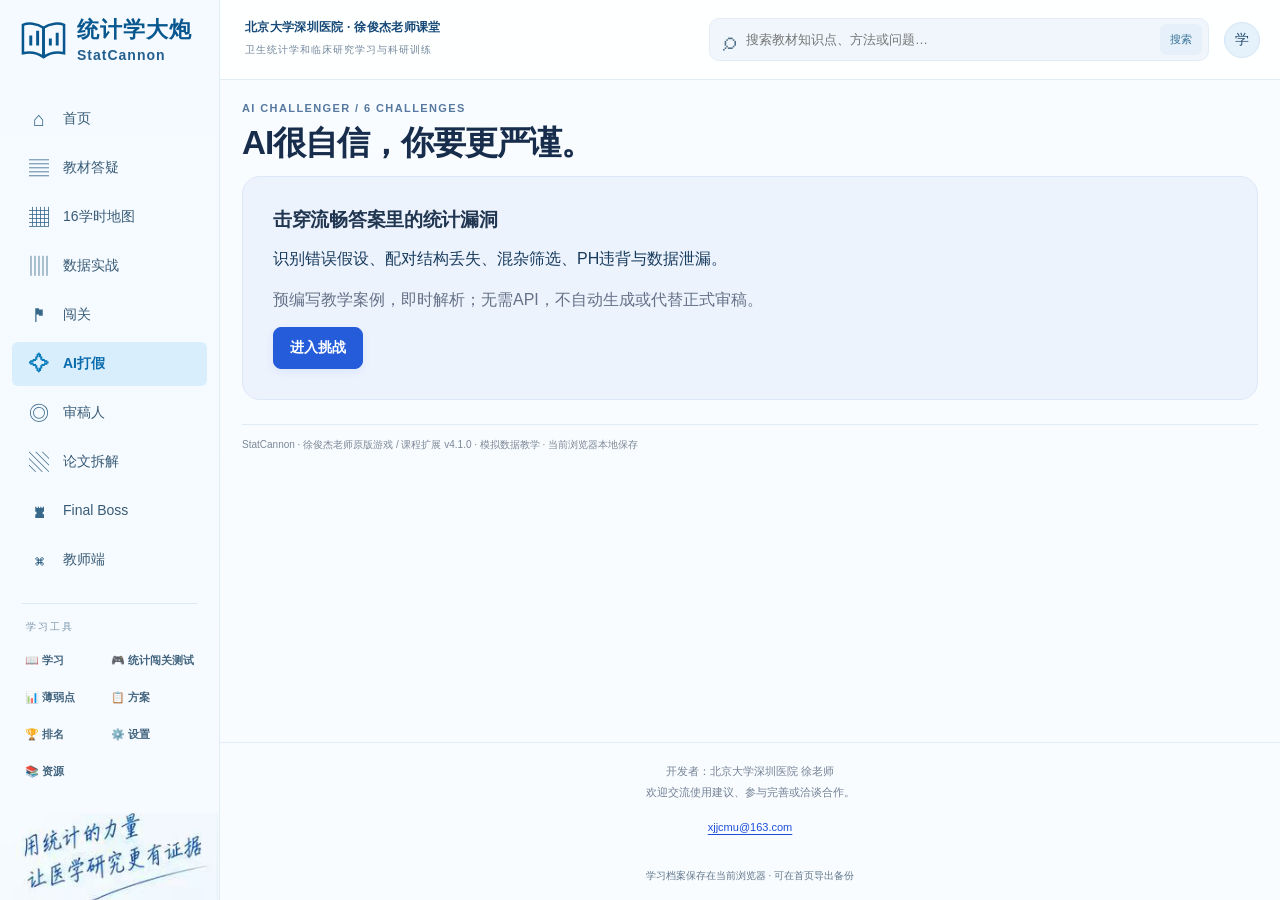
==== ai-challenger/index.html @ 103deda5 "Update teaching platform design, hospital imagery and classroom title" ====
<!DOCTYPE html>
<html lang="zh-CN">
<head>
<base href="../">
<meta charset="UTF-8">
<meta name="viewport" content="width=device-width, initial-scale=1.0, viewport-fit=cover">
<meta name="theme-color" content="#f2f9fd">
<meta name="description" content="StatCannon 统计大炮 — 卫生统计学学习游戏：闯关答题、统计百斩五环节学习、薄弱点分析、个性化学习方案">
<meta name="mobile-web-app-capable" content="yes">
<meta name="apple-mobile-web-app-capable" content="yes">
<meta name="apple-mobile-web-app-status-bar-style" content="default">
<meta name="apple-mobile-web-app-title" content="统计大炮">
<link rel="manifest" href="manifest.json">
<link rel="apple-touch-icon" href="icon-192.png">
<title>StatCannon 统计大炮 · 16学时研究生课堂</title>
<script src="knowledge.js"></script>
<script src="baizhan_data.js"></script>
<script src="baizhan_engine.js"></script>
<link rel="stylesheet" href="academy/legacy.css">
<link rel="stylesheet" href="academy/academy.css">
<link rel="stylesheet" href="academy/light.css">
<link rel="stylesheet" href="academy/textbook.css">
<link rel="stylesheet" href="academy/studio.css?v=20260918">
<link rel="stylesheet" href="academy/medical.css?v=20260919-hospital-deming">
</head>
<body>
<a class="sc-skip" href="#main">跳到主要内容</a>
<div class="sc-notice">学习档案保存在当前浏览器 · 可在首页导出备份</div>

<!-- ===== 顶部导航 ===== -->
<div id="top-bar">
  <a class="logo" href="student/" aria-label="统计学大炮首页"><span class="sc-book-logo"><svg viewBox="0 0 48 48" fill="none" aria-hidden="true"><path d="M24 11C17 6 8 6 3 8v29c8-2 14-1 21 4 7-5 13-6 21-4V8c-5-2-14-2-21 3Z" stroke="currentColor" stroke-width="2.6"/><path d="M24 11v30M11 29V19m7 10V14m13 15V22m7 7V16" stroke="currentColor" stroke-width="3"/></svg></span><span class="sc-brand">统计学大炮<small>StatCannon</small></span></a><div class="sc-institution"><strong>北京大学深圳医院 · 徐俊杰老师课堂</strong><span>卫生统计学和临床研究学习与科研训练</span></div><form class="sc-search" action="textbook/" method="get"><label for="sc-search-input" class="sc-sr">搜索教材知识</label><span aria-hidden="true">⌕</span><input id="sc-search-input" name="q" placeholder="搜索教材知识点、方法或问题…" required><button type="submit" aria-label="搜索教材">搜索</button></form><a class="sc-profile" href="student/" title="学习档案保存在当前浏览器"><span aria-hidden="true">学</span><div><strong>我的学习空间</strong><small>本机学习档案</small></div></a>
  <div id="top-nav">
    <button class="active" onclick="switchPage('learn')">📖 学习</button>
    <button onclick="switchPage('cannon')">🎮 统计闯关测试</button>
    <button onclick="switchPage('weakness')">📊 薄弱点</button>
    <button onclick="switchPage('plan')">📋 方案</button>
    <button onclick="switchPage('rank')">🏆 排名</button>
    <button onclick="switchPage('settings')">⚙️ 设置</button>
    <span id="review-badge" style="display:none;background:#ef4444;color:#fff;padding:2px 12px;border-radius:20px;font-size:12px;font-weight:700;cursor:pointer" onclick="startReviewMode()">📚 0</span>
    <button onclick="switchPage('resources')">📚 资源</button>
    
  </div>
</div>

<!-- ===== 主容器 ===== -->
<div id="main">

<!-- ==================== 学习页面 ==================== -->
<div id="page-learn" class="page active">
  <div class="card">
    <h2>📚 知识树</h2>
    <div class="learning-guide">
      <p>👉 建议按从上到下顺序学习，不要直接跳高阶模块；预测模型／预后研究重点关注：回归、Cox、GEE/GLMM。</p>
      <p>原创临床研究：围绕患者数据开展研究，包括临床研究设计、回归、Cox、GEE和诊断试验。IBD随访、肺癌预后预测模型属于这一类。</p>
      <p>二次研究：Meta分析整合已有研究证据，在最后一个模块单独学习。</p>
      <p>软件实操集中在基础理论之后的“软件实操与论文”。每学完一个统计知识点，可前往该模块同步练习，再回到当前学习进度。</p>
    </div>
    <p style="color:var(--dim);font-size:14px;margin-bottom:12px">
      卫生统计学 <strong id="total-modules"></strong> 大模块，<strong id="total-topics"></strong> 个知识点，<strong id="total-questions"></strong> 道练习题。<br><span id="question-bank-summary" style="font-size:14px"></span>
      点击模块展开学习，完成后可进入"统计闯关测试"巩固。
    </p>
    <div class="flex flex-wrap gap-4" style="margin-bottom:12px">
      <button class="btn btn-primary btn-sm" onclick="expandAllTopics()">展开全部</button>
      <button class="btn btn-dim btn-sm" onclick="collapseAllTopics()">收起全部</button>
      <span style="font-size:13px;color:var(--dim);margin-left:8px" id="overall-progress"></span>
    </div>
  </div>
  <div id="module-container" class="module-grid"></div>
</div>

<!-- ==================== 统计闯关测试页面 ==================== -->
<div id="page-cannon" class="page">
  <div class="card">
    <div class="flex" style="justify-content:space-between;flex-wrap:wrap;gap:8px">
      <h2>🎮 统计闯关测试</h2>
      <div class="flex gap-4">
        <button class="btn btn-success btn-sm" onclick="startCannonGame()">🔫 开始游戏</button>
        <button class="btn btn-dim btn-sm" onclick="endCannonGame()">⏹ 结束</button>
      </div>
    </div>
    <p style="color:var(--dim);font-size:13px;margin-top:8px">
      每轮最多10题，优先未见题，穿插少量错题。手机轻点选项开炮；电脑移动鼠标瞄准后点击。
    </p>
    <div id="cannon-controls" class="flex flex-wrap gap-4" style="margin:12px 0">
      <select id="cannon-module-select" style="background:#1a2030;border:1px solid rgba(255,255,255,0.18);border-radius:8px;padding:8px 12px;color:#f1f5fb;font-size:13px;flex:1;min-width:140px">
        <option value="all">全部模块随机</option>
      </select>
      <select id="cannon-topic-select" style="background:#1a2030;border:1px solid rgba(255,255,255,0.18);border-radius:8px;padding:8px 12px;color:#f1f5fb;font-size:13px;flex:1;min-width:140px">
        <option value="all">全部知识点</option>
      </select>
      <select id="cannon-difficulty" style="background:#1a2030;border:1px solid rgba(255,255,255,0.18);border-radius:8px;padding:8px 12px;color:#f1f5fb;font-size:13px;flex:1;min-width:110px">
        <option value="all">全部难度</option>
        <option value="weak">仅薄弱点</option>
      </select>
      <span id="game-remaining" style="font-size:13px;color:var(--dim);display:flex;align-items:center">未开始</span>
    </div>
  </div>

  <!-- 题目显示区：显眼位置，大字加粗 -->
  <div id="cannon-question">
    <div class="cq-tag" id="cq-tag">答题</div>
    <div class="cq-text" id="cq-text">请先点击「开始游戏」</div>
    <div class="cq-progress" id="cq-progress"></div>
  </div>

  <!-- 打炮场景 -->
  <div id="cannon-scene">
    <div class="ground"></div>
    <div class="ground-line"></div>
    <div class="haze"></div>
    <!-- 写实大炮（CSS 拼装） -->
    <div id="cannon-wrapper">
      <div id="cannon-barrel"></div>
      <div id="cannon-body"></div>
      <div id="cannon-wheel"></div>
    </div>
    <div id="cannon-muzzle-flash"></div>
    <div id="game-hud">
      <div class="info-item"><span class="label">状态</span><br><span class="val" id="hud-status">待开始</span></div>
      <div class="info-item"><span class="label">当前</span><br><span class="val" id="hud-current">-</span></div>
      <div class="info-item"><span class="label">本题用时</span><br><span class="val" id="qtimer">--</span></div>
      <button class="btn btn-dim btn-sm" id="pause-btn" onclick="togglePause()" style="height:44px">⏸ 暂停</button>
    </div>
    <div id="game-score">
      <div style="font-size:12px;color:var(--dim)">得分</div>
      <div class="score-num" id="score-display">0</div>
      <div class="combo" id="combo-display">🔥 x1</div>
      <div id="live-accuracy" aria-live="polite">正确率 — · 0/0</div>
    </div>
    <!-- 候选项动态生成 -->
    <div id="cannon-options"></div>
    <!-- 瞄准辅助线（从炮口指向鼠标） -->
    <div id="cannon-aim-line"></div>
    <!-- 答题结果 -->
    <div id="cannon-result">
      <div class="cr-head" id="cr-head"></div>
      <div class="cr-pts" id="cr-pts"></div>
      <div class="cr-explain" id="cr-explain"></div>
      <a id="cr-learn-link" class="btn btn-dim" hidden style="margin-top:12px" href="#legacy-learn">知识树</a>
      <div style="margin-top:14px">
        <button class="btn btn-primary" id="cr-next-btn" style="display:none">下一题 →</button>
      </div>
    </div>
    <!-- 本局战报 -->
    <div id="game-summary">
      <div class="gs-box">
        <div class="gs-title" id="gs-title">🎮 本局战报</div>
        <div class="gs-stats" id="gs-stats"></div>
        <div class="gs-badges" id="gs-badges"></div>
        <div style="margin-top:22px;display:flex;gap:10px;justify-content:center;flex-wrap:wrap">
          <button class="btn btn-primary" onclick="startCannonGame()">🔫 再来一局</button>
          <button class="btn btn-dim" onclick="closeGameSummary()">✕ 关闭</button>
        </div>
      </div>
    </div>
  </div>
</div>

<!-- ==================== 薄弱点页面 ==================== -->
<div id="page-weakness" class="page">
  <div class="card">
    <h2>📊 薄弱点分析</h2>
    <p style="color:var(--dim);font-size:14px">基于你的答题记录，按知识点模块统计掌握率，红色为薄弱环节。</p>
    <div id="weakness-chart"></div>
    <div style="margin-top:16px">
      <button class="btn btn-primary btn-sm" onclick="generateWeaknessPlan()">📋 生成个性化学习方案</button>
      <button class="btn btn-dim btn-sm" onclick="clearHistory()">🗑 清空历史</button>
    </div>
  </div>
  <div id="plan-output" style="display:none"></div>
</div>

<!-- ==================== 学习方案页面 ==================== -->
<div id="page-plan" class="page">
  <div class="card">
    <h2>📋 个性化学习方案</h2>
    <p style="color:var(--dim);font-size:14px">根据学习档案和薄弱点分析，自动生成定制学习方案。</p>
    <div id="plan-actions" class="flex flex-wrap gap-4" style="margin:12px 0">
      <button class="btn btn-primary" onclick="generateFullPlan()">🔄 生成最新方案</button>
      <button class="btn btn-success" onclick="startAutoTest()">🎯 开始自动测试</button>
      <button class="btn btn-dim" onclick="sendSMSReminder()">📱 发送学习提醒</button>
    </div>
    <div id="plan-output-full"></div>
  </div>
</div>

<!-- ==================== 统计百斩·5环节学习页面 ==================== -->
<div id="page-study" class="page">
  <div class="card">
    <div class="flex" style="justify-content:space-between;align-items:center;margin-bottom:12px">
      <h2>🗡️ 统计百斩 · 五环节学习</h2>
      <span style="font-size:12px;color:var(--dim)" id="study-tag"></span>
    </div>
    <div id="study-content"></div>
  </div>
</div>

<!-- ==================== 排名页面 ==================== -->
<div id="page-rank" class="page">
  <div class="card">
    <h2>🏆 学习排名</h2>
    <p style="color:var(--dim);font-size:14px">按答题正确率、完成题数、连击记录综合排名。</p>
    <div id="rank-content"></div>
  </div>
</div>

<!-- ==================== 设置页面 ==================== -->
<div id="page-settings" class="page">
  <div class="card">
    <h2>⚙️ 设置</h2>
    <div id="settings-form">
      <label>👤 你的姓名</label>
      <input type="text" id="set-name" placeholder="输入姓名用于排名" onchange="saveSettings()">
      <label>📚 本科专业背景</label>
      <select id="set-major" onchange="saveSettings()">
        <option value="non-medical">非预防医学（跨专业）</option>
        <option value="preventive">预防医学/公卫</option>
        <option value="clinical">临床医学</option>
        <option value="other">其他</option>
      </select>
      <label>🎯 每日学习目标（分钟）</label>
      <input type="number" id="set-daily" value="20" min="5" max="120" onchange="saveSettings()">
      <label>🔊 游戏音效</label>
      <button type="button" id="set-sfx-toggle" class="btn"
        style="width:auto;justify-content:flex-start;background:#1a2030;border:1px solid rgba(255,255,255,0.18);color:var(--text)"
        onclick="toggleSfxSetting()">🔊 音效：开</button>
      <label style="margin-top:12px">🔈 音量</label>
      <input type="range" id="set-sfx-volume" min="0" max="100" value="60" oninput="onSfxVolumeInput(this.value)">
      <label>📱 手机号（用于短信提醒，选填）</label>
      <input type="text" id="set-phone" placeholder="如 13800138000" onchange="saveSettings()">
      <div style="margin-top:16px;padding:16px;background:rgba(245,158,11,0.05);border-radius:8px;border:1px solid rgba(245,158,11,0.15)">
        <h3 style="font-size:14px;margin-bottom:8px;color:var(--accent)">📱 阿里云短信服务（已预留接口）</h3>
        <p style="font-size:12px;color:var(--dim);margin-bottom:8px">配置后系统可自动发送学习提醒、薄弱点通知和测试结果。</p>
        <label>AccessKey ID</label>
        <input type="text" id="set-sms-key" placeholder="your-access-key-id" onchange="saveSettings()">
        <label>AccessKey Secret</label>
        <input type="password" id="set-sms-secret" placeholder="your-access-key-secret" onchange="saveSettings()">
        <label>短信签名</label>
        <input type="text" id="set-sms-sign" value="卫生统计学习" onchange="saveSettings()">
        <label>短信模板ID</label>
        <input type="text" id="set-sms-template" placeholder="SMS_xxxxxx" onchange="saveSettings()">
      </div>
    </div>
  </div>
</div>

<!-- ==================== 资源页面（新增） ==================== -->
<div id="page-progress" class="page" style="padding:16px;max-width:1200px;width:100%;margin:auto"></div>
<div id="page-resources" class="page">
  <div class="card">
    <h2>📚 配套学习资源</h2>
    <p style="color:var(--dim);font-size:14px">三大可视化+理论平台，点击链接直接打开，与当前知识点联动学习。</p>
  </div>
  <div id="resources-container"></div>
</div>

</div>

<footer id="developer-footer">
  <p>开发者：北京大学深圳医院 徐老师</p>
  <p>欢迎交流使用建议、参与完善或洽谈合作。</p>
  <a href="mailto:xjjcmu@163.com">xjjcmu@163.com</a>
</footer>

<!-- ===== 题目弹窗（知识点测试/自动测试用） ===== -->
<div id="question-overlay">
  <div id="question-box">
    <div class="q-header">
      <span id="q-module-label"></span>
      <span id="q-progress" style="color:var(--dim)">1/1</span>
    </div>
    <div class="q-text" id="q-text"></div>
    <div class="q-options" id="q-options"></div>
    <div class="q-explain" id="q-explain"></div>
    <div class="q-nav">
      <button class="btn btn-dim" onclick="closeQuestion()">✕ 关闭</button>
      <button class="btn btn-primary" id="q-next-btn" style="display:none">下一题 →</button>
    </div>
  </div>
</div>

<script src="academy/extend.js"></script>
<script src="academy/question-bank.js"></script>
<script src="academy/practice-queue.js"></script>
<script src="academy/option-feedback-data.js"></script>
<script src="academy/option-feedback.js"></script>
<script src="academy/legacy.js?v=20260919-rename"></script>
<script src="academy/content.js"></script>
<script src="academy/curriculum.js"></script>
<script src="academy/core.js"></script>

<script src="academy/textbook-engine.js"></script>
<script src="academy/textbook-ui.js"></script>
<script src="academy/app.js?v=20260919-hospital-deming"></script>
<script src="academy/learning-loop.js"></script>
</body>
</html>
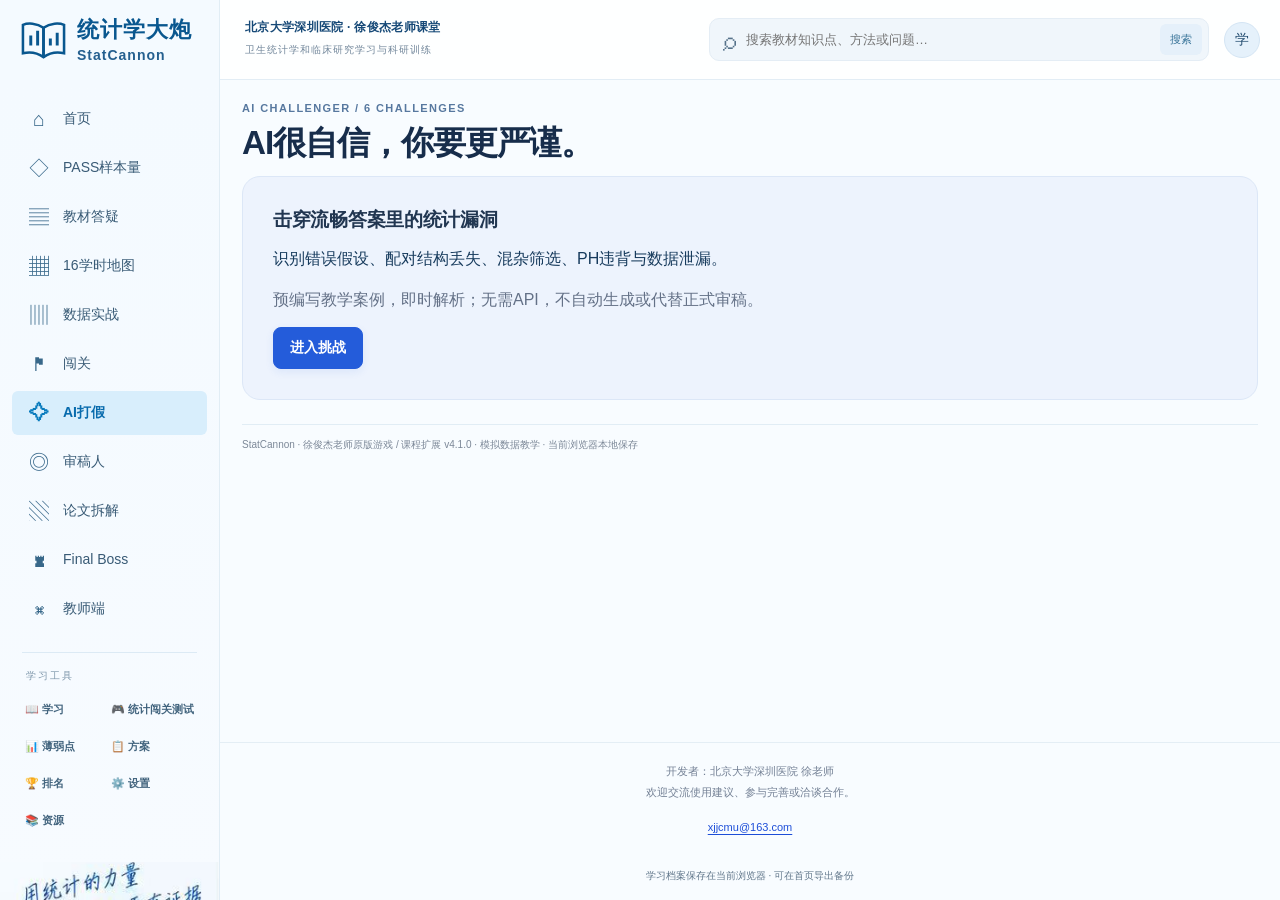
==== commit 1b43d22d: "Add case-driven PASS sample-size teaching with validated planning calculations" ====
--- a/ai-challenger/index.html
+++ b/ai-challenger/index.html
@@ -22,6 +22,7 @@
 <link rel="stylesheet" href="academy/textbook.css">
 <link rel="stylesheet" href="academy/studio.css?v=20260918">
 <link rel="stylesheet" href="academy/medical.css?v=20260919-hospital-deming">
+<link rel="stylesheet" href="academy/pass/pass.css?v=20260919-pass3">
 </head>
 <body>
 <a class="sc-skip" href="#main">跳到主要内容</a>
@@ -292,7 +293,11 @@
 
 <script src="academy/textbook-engine.js"></script>
 <script src="academy/textbook-ui.js"></script>
-<script src="academy/app.js?v=20260919-hospital-deming"></script>
+<script src="academy/pass/engine.js?v=20260919-pass3"></script>
+<script src="academy/pass/content.js?v=20260919-pass3"></script>
+<script src="academy/pass/report.js?v=20260919-pass3"></script>
+<script src="academy/pass/ui.js?v=20260919-pass3"></script>
+<script src="academy/app.js?v=20260919-pass3"></script>
 <script src="academy/learning-loop.js"></script>
 </body>
 </html>
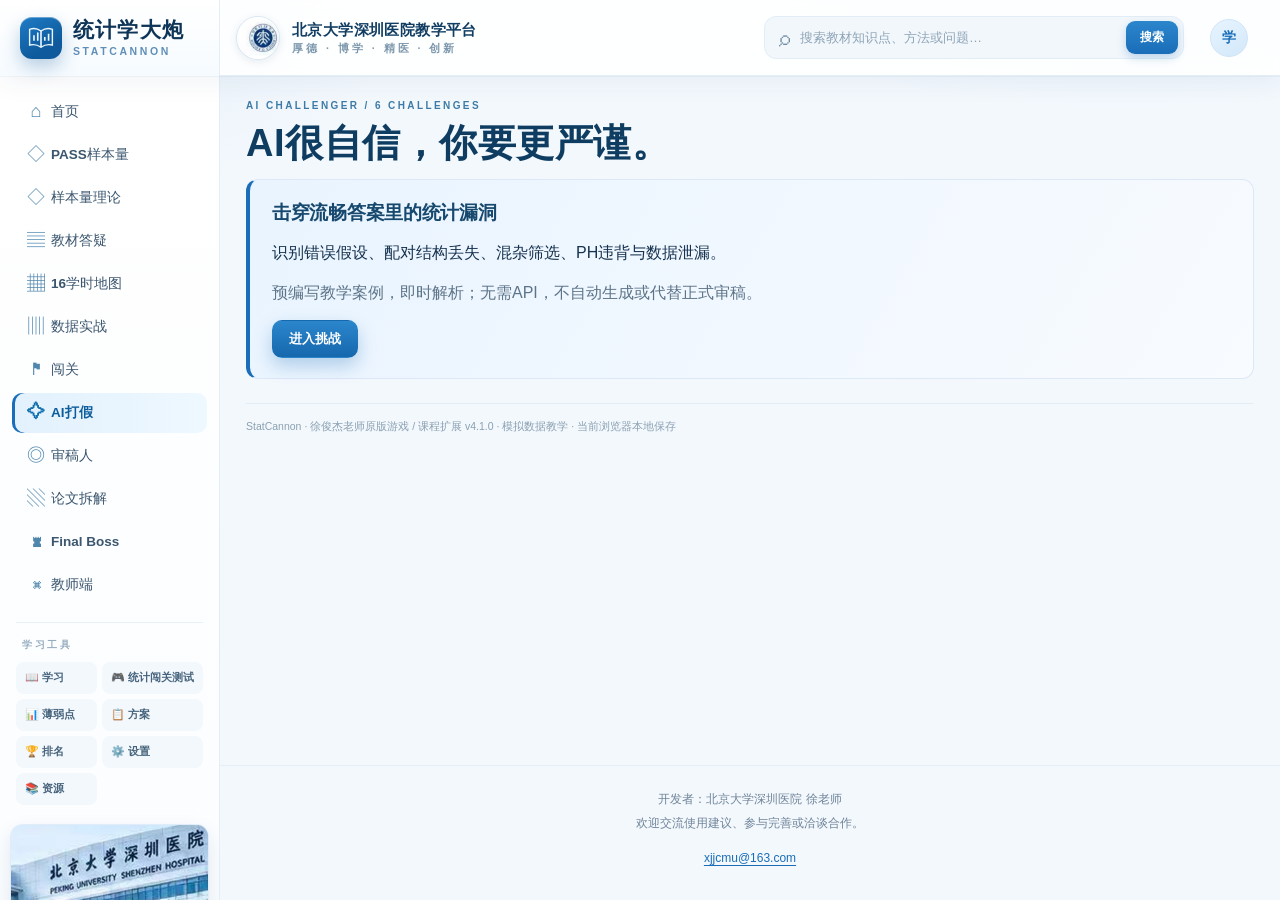
==== commit ab6cfc26: "UI redesign: PKU Shenzhen Hospital premium medical-blue theme with hospital hero and emblem" ====
--- a/ai-challenger/index.html
+++ b/ai-challenger/index.html
@@ -22,7 +22,8 @@
 <link rel="stylesheet" href="academy/textbook.css">
 <link rel="stylesheet" href="academy/studio.css?v=20260918">
 <link rel="stylesheet" href="academy/medical.css?v=20260919-hospital-deming">
-<link rel="stylesheet" href="academy/pass/pass.css?v=20260919-pass3">
+<link rel="stylesheet" href="academy/pass/pass.css?v=20260919-learning2">
+<link rel="stylesheet" href="academy/theme-pro.css?v=20261106-pro">
 </head>
 <body>
 <a class="sc-skip" href="#main">跳到主要内容</a>
@@ -30,7 +31,7 @@
 
 <!-- ===== 顶部导航 ===== -->
 <div id="top-bar">
-  <a class="logo" href="student/" aria-label="统计学大炮首页"><span class="sc-book-logo"><svg viewBox="0 0 48 48" fill="none" aria-hidden="true"><path d="M24 11C17 6 8 6 3 8v29c8-2 14-1 21 4 7-5 13-6 21-4V8c-5-2-14-2-21 3Z" stroke="currentColor" stroke-width="2.6"/><path d="M24 11v30M11 29V19m7 10V14m13 15V22m7 7V16" stroke="currentColor" stroke-width="3"/></svg></span><span class="sc-brand">统计学大炮<small>StatCannon</small></span></a><div class="sc-institution"><strong>北京大学深圳医院 · 徐俊杰老师课堂</strong><span>卫生统计学和临床研究学习与科研训练</span></div><form class="sc-search" action="textbook/" method="get"><label for="sc-search-input" class="sc-sr">搜索教材知识</label><span aria-hidden="true">⌕</span><input id="sc-search-input" name="q" placeholder="搜索教材知识点、方法或问题…" required><button type="submit" aria-label="搜索教材">搜索</button></form><a class="sc-profile" href="student/" title="学习档案保存在当前浏览器"><span aria-hidden="true">学</span><div><strong>我的学习空间</strong><small>本机学习档案</small></div></a>
+  <a class="logo" href="student/" aria-label="统计学大炮首页"><span class="sc-book-logo"><svg viewBox="0 0 48 48" fill="none" aria-hidden="true"><path d="M24 11C17 6 8 6 3 8v29c8-2 14-1 21 4 7-5 13-6 21-4V8c-5-2-14-2-21 3Z" stroke="currentColor" stroke-width="2.6"/><path d="M24 11v30M11 29V19m7 10V14m13 15V22m7 7V16" stroke="currentColor" stroke-width="3"/></svg></span><span class="sc-brand">统计学大炮<small>StatCannon</small></span></a><div class="sc-institution"><img class="sc-emblem" src="academy/assets/pku-emblem.png" alt="北京大学深圳医院院徽"><div class="sc-inst-text"><strong>北京大学深圳医院教学平台</strong><span class="sc-motto-line">厚德 · 博学 · 精医 · 创新</span><span class="sc-sub">卫生统计学和临床研究学习与科研训练</span></div></div><form class="sc-search" action="textbook/" method="get"><label for="sc-search-input" class="sc-sr">搜索教材知识</label><span aria-hidden="true">⌕</span><input id="sc-search-input" name="q" placeholder="搜索教材知识点、方法或问题…" required><button type="submit" aria-label="搜索教材">搜索</button></form><a class="sc-profile" href="student/" title="学习档案保存在当前浏览器"><span aria-hidden="true">学</span><div><strong>我的学习空间</strong><small>本机学习档案</small></div></a>
   <div id="top-nav">
     <button class="active" onclick="switchPage('learn')">📖 学习</button>
     <button onclick="switchPage('cannon')">🎮 统计闯关测试</button>
@@ -74,7 +75,7 @@
 <div id="page-cannon" class="page">
   <div class="card">
     <div class="flex" style="justify-content:space-between;flex-wrap:wrap;gap:8px">
-      <h2>🎮 统计闯关测试</h2>
+      <h2>🎮 统计闯关测试</h2><button class="btn btn-primary" data-action="sample-cannon">🎯 PASS 样本量专项测试</button><button class="btn btn-dim" data-action="quiz" data-mode="sample-theory">样本量知识诊断</button>
       <div class="flex gap-4">
         <button class="btn btn-success btn-sm" onclick="startCannonGame()">🔫 开始游戏</button>
         <button class="btn btn-dim btn-sm" onclick="endCannonGame()">⏹ 结束</button>
@@ -282,22 +283,25 @@
 </div>
 
 <script src="academy/extend.js"></script>
+<script src="academy/pass/knowledge.js?v=20260919-learning2"></script>
 <script src="academy/question-bank.js"></script>
 <script src="academy/practice-queue.js"></script>
 <script src="academy/option-feedback-data.js"></script>
 <script src="academy/option-feedback.js"></script>
-<script src="academy/legacy.js?v=20260919-rename"></script>
+<script src="academy/legacy.js?v=20260919-learning2"></script>
 <script src="academy/content.js"></script>
 <script src="academy/curriculum.js"></script>
+<script src="academy/pass/learning.js?v=20260919-learning2"></script>
 <script src="academy/core.js"></script>
 
 <script src="academy/textbook-engine.js"></script>
-<script src="academy/textbook-ui.js"></script>
-<script src="academy/pass/engine.js?v=20260919-pass3"></script>
-<script src="academy/pass/content.js?v=20260919-pass3"></script>
-<script src="academy/pass/report.js?v=20260919-pass3"></script>
-<script src="academy/pass/ui.js?v=20260919-pass3"></script>
-<script src="academy/app.js?v=20260919-pass3"></script>
+<script src="academy/textbook-ui.js?v=20260919-learning2"></script>
+<script src="academy/pass/engine.js?v=20260919-learning2"></script>
+<script src="academy/pass/content.js?v=20260919-learning2"></script>
+<script src="academy/pass/report.js?v=20260919-learning2"></script>
+<script src="academy/pass/custom.js?v=20260919-learning2"></script>
+<script src="academy/pass/ui.js?v=20260919-learning2"></script>
+<script src="academy/app.js?v=20261106-pro"></script>
 <script src="academy/learning-loop.js"></script>
 </body>
 </html>
